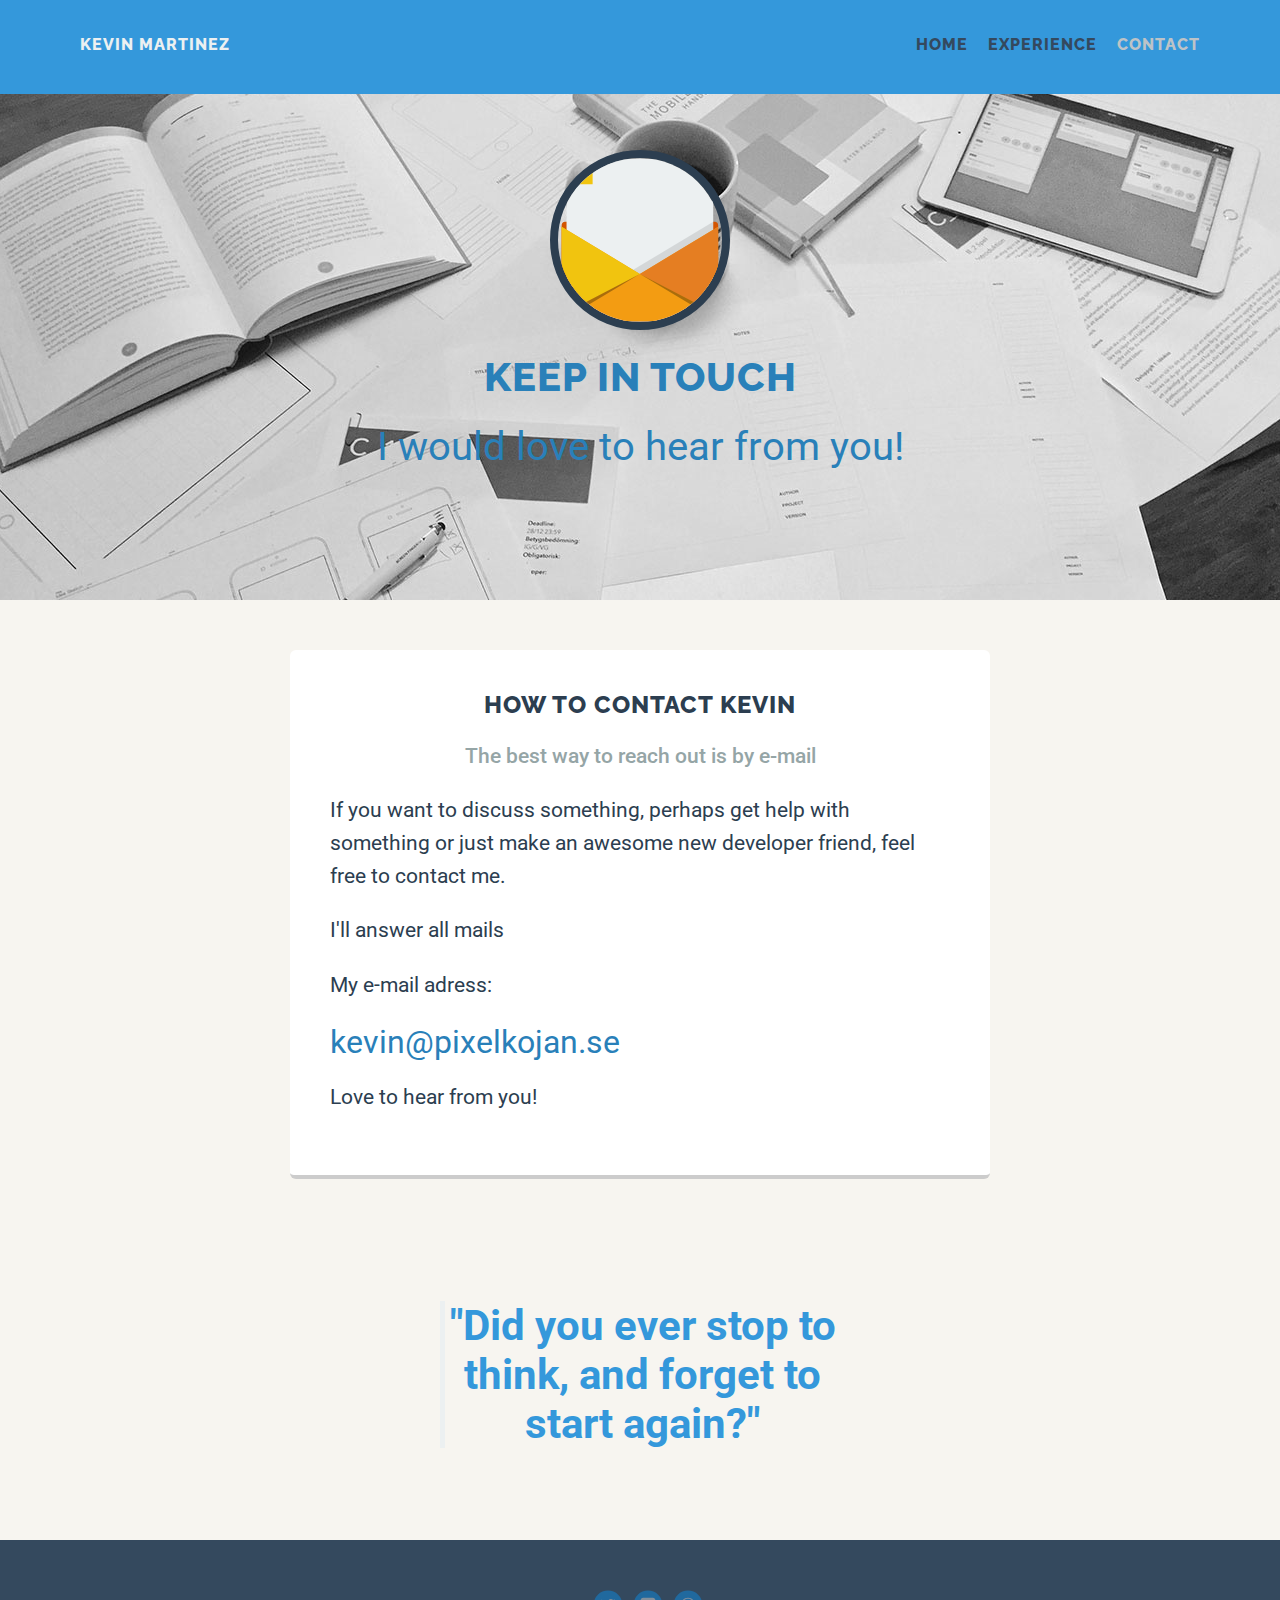
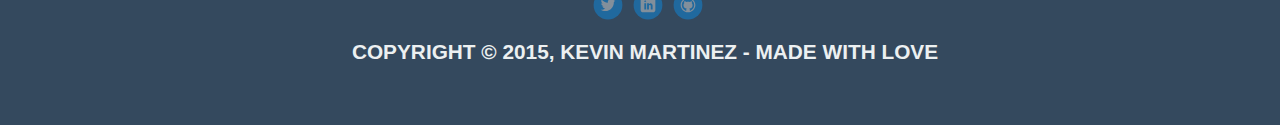
==== contact.html @ c2aba139 "add contact section, change mobile nav, made style changes, add new icons for contact and experience" ====
<!doctype html>
<html lang="en">
<head>
  <meta charset="utf-8">
  <title>Kevin Martinez | Contact</title>
  <meta name="viewport" content="width=device-width, initial-scale=1.0">
  <!-- Normalize.css for browser consistency -->
  <link rel="stylesheet" href="css/normalize.css">
  <!-- Font links above styles.css for better cascade *thx to Nick Petit* -->
  <link href="https://fonts.googleapis.com/css?family=Raleway:800,500" rel="stylesheet">
  <link href="https://fonts.googleapis.com/css?family=Muli%7CRoboto:400,300,500,700,900" rel="stylesheet"></head>
  <link rel="stylesheet" href="css/styles.css">
  <body>

    <nav class="main-nav">
        <ul class="nav">
          <li class="name">Kevin Martinez</li>
          <li><a href="index.html">Home</a></li>
          <li><a href="experience.html">Experience</a></li>
          <li class="active"><a href="contact.html">Contact</a></li>
        </ul>
    </nav>

    <header>
      <img src="images/mail.svg" alt="Drawing of Jane Smith" class="profile-image">
      <h1 class="tag name">Keep in touch</h1>
      <p class="tag">I would love to hear from you!</p>
    </header>

    <main class="flex">
      <div class="card contact">
        <h2>How to contact Kevin</h2>
        <p class="lead">The best way to reach out is by e-mail</p>
        <p>
          If you want to discuss something, perhaps get help with something or just make an awesome new developer friend, feel free to contact me.
        </p>
        <p>
          I'll answer all mails
        </p>
        <p>My e-mail adress:
        </p>
        <a href="mailto:kevin@pixelkojan.se?subject=Mail from Portfolio">kevin@pixelkojan.se</a>
        <p>Love to hear from you!</p>
      </div>
    </main>

    <section class="quote-section">
      <blockquote class="cite">
        <p>"Did you ever stop to think, and forget to start again?"</p>
      </blockquote>
    </section>

    <footer>
      <ul>
        <li><a href="https://twitter.com/kevinpixelkojan" class="social twitter">Twitter</a></li>
        <li><a href="https://se.linkedin.com/in/kevin-martinez-42a040114" class="social linkedin">LinkedIn</a></li>
        <li><a href="https://github.com/kevinmartinez" class="social github">Github</a></li>
      </ul>
      <p class="copyright">Copyright &copy; 2015, Kevin Martinez - Made with Love</p>
    </footer>
  </body>
  </html>
---- css/styles.css ----
/* Global Layout Set-up */
* {
  box-sizing: border-box;
}

body {
  margin: 0;
  padding: 0;
  text-align: center;
  font-family: 'Roboto', sans-serif;
  color: #2c3e50;
  background: #f7f5f0;
}

/* Heading styles */
h1,
h2,
h3,
h4,
.nav {
  font-family: 'Raleway', sans-serif;
  text-transform: uppercase;
  letter-spacing: 1px;
  font-weight: 800;
}

/* Link Styles */

a {
  text-decoration: none;
  color: #34495e;
}
a:hover {
  color: #2980b9;
}

/* Active class for current page */
.active a {
  color: #bdc3c7;
}

/* Section Styles */

.main-nav {
  width: 100%;
  background: #3498db;
  min-height: 80px;
  padding: 10px;
  position: fixed;
  text-align: center;
}
.nav {
  display: block;
  justify-content: space-around;
  list-style-type: none;
  margin: 0 auto;
  padding: 0;
}

.nav .name {
    display: block;
    margin-right: auto;
    color: #ecf0f1;
}
.nav li {
  padding: 5px 10px 10px 10px;
}
.nav a {
  transition: all 0.8s;
}
.nav a:hover {
  color: #ecf0f1;
}

header {
  text-align: center;
  background: url('../images/work-table-kevin.jpg') no-repeat top fixed ;
  background-size: cover;
  overflow: hidden;
  padding-top: 100px;
}
header {
  line-height: 1.5;
}
header .profile-image {
  margin-top: 50px;
  width: 180px;
  height: 180px;
  border-radius: 50%;
  border: 8px solid #2c3e50;
  transition: all .5s;
}
header .profile-image:hover {
  transform: scale(1.2) rotate(5deg);
  border: 8px solid #2980b9;
}
.tag {
  color: #2980b9;
  margin: 10px auto;
  font-size: 1.2em;
}

/* Lead text */
.lead {
  color: #95a5a6;
  font-weight: 500;
  text-align: center;
}

.card {
  margin: 30px;
  padding: 20px 40px 40px;
  max-width: 700px;
  text-align: left;
  background: #fff;
  border-bottom: 4px solid #ccc;
  border-radius: 6px;
  transition: all .5s;
}
.card:hover {
  border-color: #3498db;
}

.card h2 {
  text-align: center;
}

ul.skills {
  padding: 0;
  text-align: center;
}

.skills li {
  border-radius: 6px;
  display: inline-block;
  background: #ff9904;
  color: #ecf0f1;
  padding: 5px 10px;
  margin: 2px;
}

.skills li:nth-child(odd) {
  background: #0399ff;
}

/* Quote */

.quote-section {
  background: #2980b9;
}

.cite {
  max-width: 200px;
  margin: 0 auto;
  padding: 15px 0;
  color: #ecf0f1;
}

.cite p {
  border-left: 5px solid #ecf0f1;
}

/* From the contact page */
.contact a {
  font-size: 2em;
  color: #2980b9;
}

/* Footer */
footer {
  width: 100%;
  min-height: 30px;
  padding: 50px 0 40px 10px;
  background: #34495e;
}

footer .copyright {
  top: -8px;
  font-size: 1em;
  color: #ecf0f1;
  font-family: 'Railway', sans-serif;
  text-transform: uppercase;
  font-weight: 800;
}

footer ul {
  list-style-type: none;
  margin: 0;
  padding: 0;
}

footer ul li {
  display: inline-block;
}

a.social {
  display: inline-block;
  text-indent: -9999px;
  margin-left: 5px;
  width: 30px;
  height: 30px;
  background-size: 30px 30px;
  opacity: .4;
  transition: all .5s;
}
/* Removed a selector since it was a bit overqualified for it's purpose */
.twitter {
  background-image: url(../images/twitter.svg);
}
.linkedin {
  background-image: url(../images/linkedin.svg);
}
.github {
  background-image: url(../images/github.svg);
}
.social:hover {
  opacity: 1;
}
.clearfix {
  clear: both;
}

/* Styles for larger screens */
@media screen and (min-width: 720px) {

  .flex {
      display: -ms-flexbox;      /* TWEENER - IE 10 */
      display: flex;
      max-width: 1200px;
      -ms-flex-pack: distribute;
      justify-content: space-around;
      margin: 0 auto;
  }

  .main-nav {
    padding: 30px;
  }

  .nav {
    display: flex;
  }

  p {
    font-size: 1.3em;
  }

  header {
    min-height: 600px;
  }

  .nav {
    max-width: 1200px;
    padding: 0 30px;
  }

  .tag {
    font-size: 2.5em;
  }

  main {
    padding-top: 20px;
  }

  main p {
    line-height: 1.6em;
  }

  /* Quote */

  .quote-section {
    background: url(../images/work-table-kevin.jpg) no-repeat center fixed;
  }

  .cite {
    max-width: 400px;
    padding: 50px 0;
    color: #3498db;
    font-size: 2em;
    font-weight: 700;
  }

  footer {
    font-size: 1.3em;
  }

}
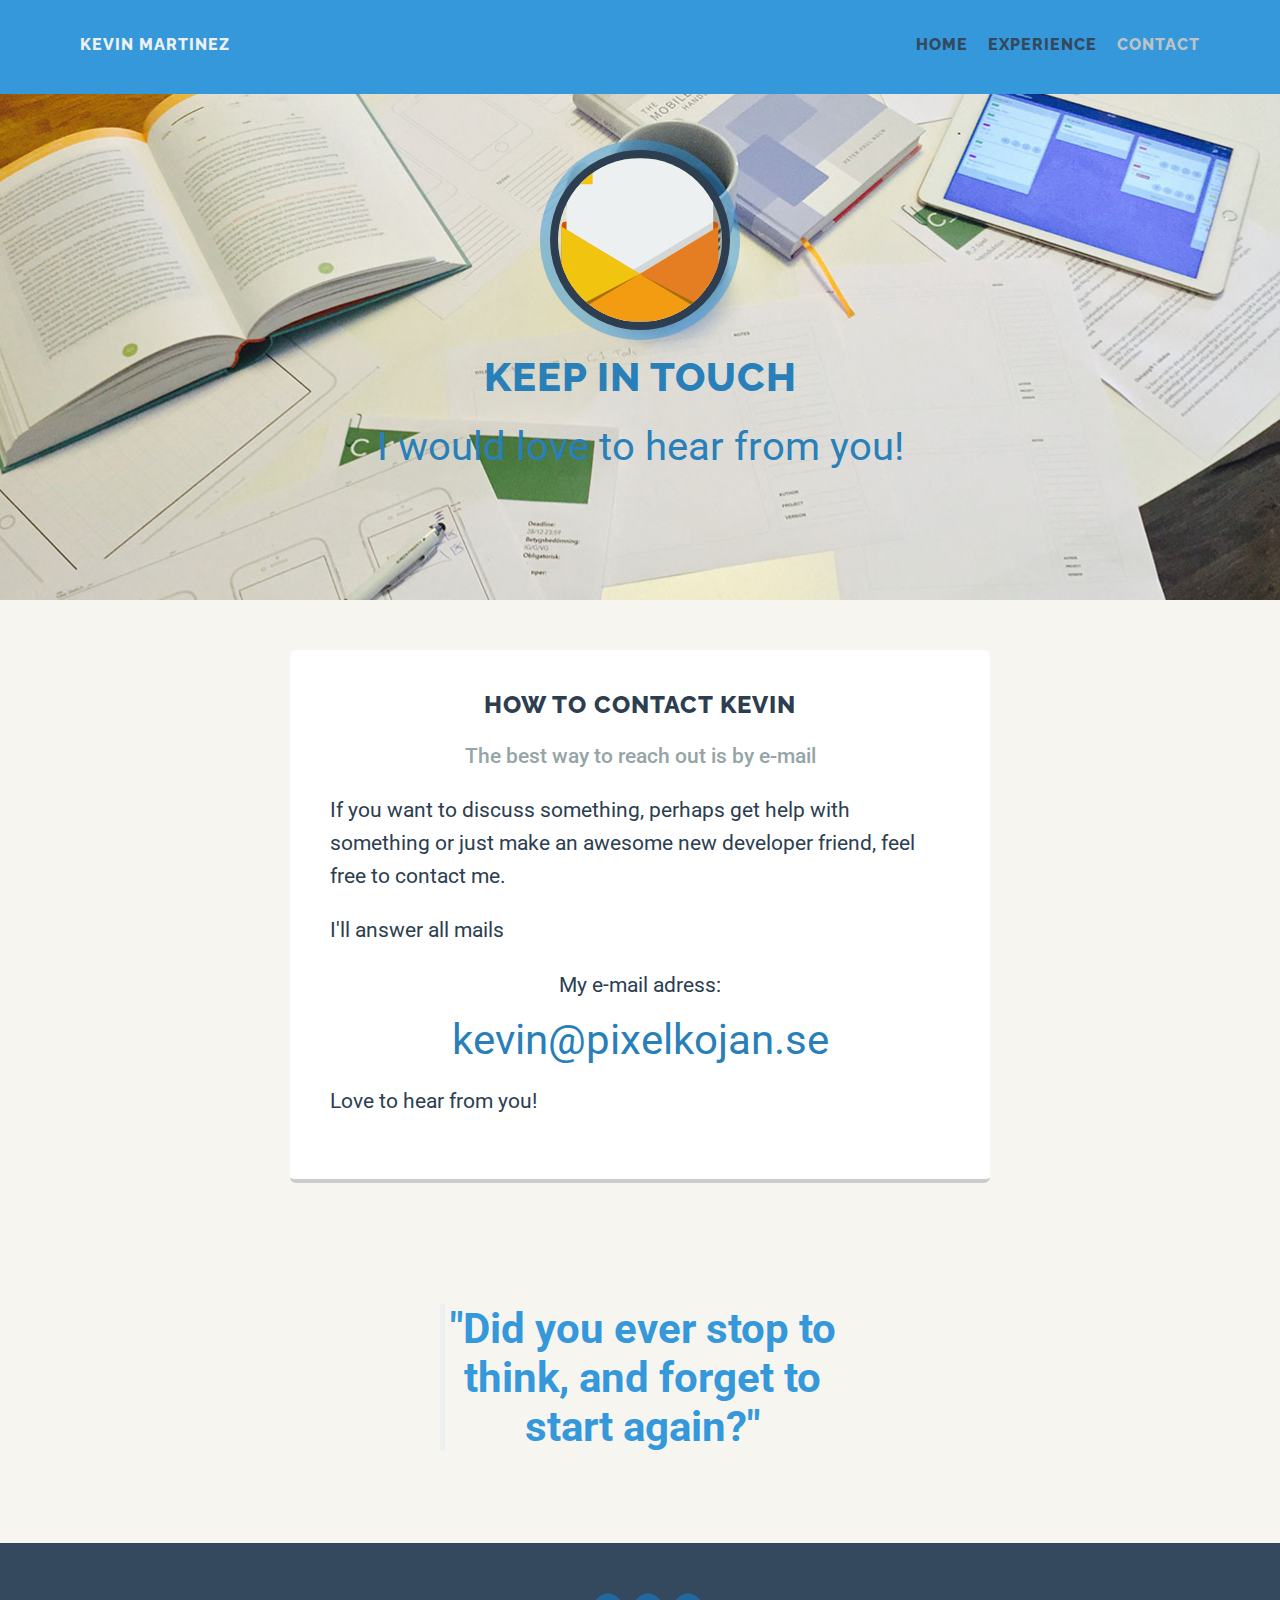
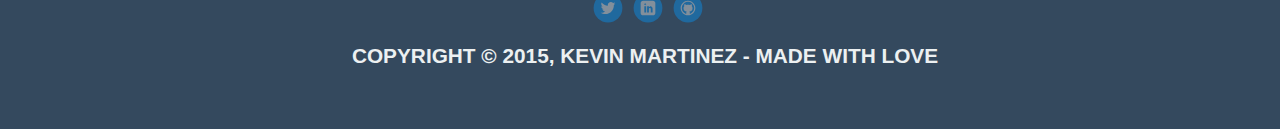
==== commit 42333a9f: "new quote background img, fix html, fix css" ====
--- a/contact.html
+++ b/contact.html
@@ -1,15 +1,16 @@
 <!doctype html>
 <html lang="en">
-<head>
-  <meta charset="utf-8">
-  <title>Kevin Martinez | Contact</title>
-  <meta name="viewport" content="width=device-width, initial-scale=1.0">
-  <!-- Normalize.css for browser consistency -->
-  <link rel="stylesheet" href="css/normalize.css">
-  <!-- Font links above styles.css for better cascade *thx to Nick Petit* -->
-  <link href="https://fonts.googleapis.com/css?family=Raleway:800,500" rel="stylesheet">
-  <link href="https://fonts.googleapis.com/css?family=Muli%7CRoboto:400,300,500,700,900" rel="stylesheet"></head>
-  <link rel="stylesheet" href="css/styles.css">
+  <head>
+    <meta charset="utf-8">
+    <title>Kevin Martinez | Contact</title>
+    <meta name="viewport" content="width=device-width, initial-scale=1.0">
+    <!-- Normalize.css for browser consistency -->
+    <link rel="stylesheet" href="css/normalize.css">
+    <!-- Font links above styles.css for better cascade *thx to Nick Petit* -->
+    <link href="https://fonts.googleapis.com/css?family=Raleway:800,500" rel="stylesheet">
+    <link href="https://fonts.googleapis.com/css?family=Muli%7CRoboto:700" rel="stylesheet">
+    <link rel="stylesheet" href="css/styles.css">
+  </head>
   <body>
 
     <nav class="main-nav">
@@ -22,24 +23,26 @@
     </nav>
 
     <header>
-      <img src="images/mail.svg" alt="Drawing of Jane Smith" class="profile-image">
+      <img src="images/mail.svg" alt="Mail box icon" class="profile-image">
       <h1 class="tag name">Keep in touch</h1>
       <p class="tag">I would love to hear from you!</p>
     </header>
 
     <main class="flex">
       <div class="card contact">
-        <h2>How to contact Kevin</h2>
-        <p class="lead">The best way to reach out is by e-mail</p>
+        <h2 class="text-center">How to contact Kevin</h2>
+        <p class="lead text-center">The best way to reach out is by e-mail</p>
         <p>
           If you want to discuss something, perhaps get help with something or just make an awesome new developer friend, feel free to contact me.
         </p>
         <p>
           I'll answer all mails
         </p>
-        <p>My e-mail adress:
+        <p class="text-center">My e-mail adress:
         </p>
-        <a href="mailto:kevin@pixelkojan.se?subject=Mail from Portfolio">kevin@pixelkojan.se</a>
+        <p class="text-center">
+          <a href="mailto:kevin@pixelkojan.se?subject=Hello%20Kevin%20From%20Portfolio">kevin@pixelkojan.se</a>
+        </p>
         <p>Love to hear from you!</p>
       </div>
     </main>
@@ -59,4 +62,4 @@
       <p class="copyright">Copyright &copy; 2015, Kevin Martinez - Made with Love</p>
     </footer>
   </body>
-  </html>
+</html>
--- a/css/styles.css
+++ b/css/styles.css
@@ -24,12 +24,18 @@
   font-weight: 800;
 }
 
+/* Generic text center class to avoid CSS repeat */
+.text-center {
+  text-align: center;
+}
+
 /* Link Styles */
 
 a {
   text-decoration: none;
   color: #34495e;
 }
+
 a:hover {
   color: #2980b9;
 }
@@ -49,6 +55,7 @@
   position: fixed;
   text-align: center;
 }
+
 .nav {
   display: block;
   justify-content: space-around;
@@ -62,12 +69,15 @@
     margin-right: auto;
     color: #ecf0f1;
 }
+
 .nav li {
   padding: 5px 10px 10px 10px;
 }
+
 .nav a {
   transition: all 0.8s;
 }
+
 .nav a:hover {
   color: #ecf0f1;
 }
@@ -79,9 +89,11 @@
   overflow: hidden;
   padding-top: 100px;
 }
+
 header {
   line-height: 1.5;
 }
+
 header .profile-image {
   margin-top: 50px;
   width: 180px;
@@ -89,11 +101,20 @@
   border-radius: 50%;
   border: 8px solid #2c3e50;
   transition: all .5s;
-}
+  box-shadow: 0 0 0 10px rgba(52, 152, 219, 0.5);
+}
+
+.profile-image::after {
+  content: "HELO";
+  color: red;
+}
+
 header .profile-image:hover {
   transform: scale(1.2) rotate(5deg);
   border: 8px solid #2980b9;
-}
+  box-shadow: 0 0 0 10px rgba(41, 128, 185, 0.2);
+}
+
 .tag {
   color: #2980b9;
   margin: 10px auto;
@@ -104,7 +125,6 @@
 .lead {
   color: #95a5a6;
   font-weight: 500;
-  text-align: center;
 }
 
 .card {
@@ -117,12 +137,9 @@
   border-radius: 6px;
   transition: all .5s;
 }
+
 .card:hover {
   border-color: #3498db;
-}
-
-.card h2 {
-  text-align: center;
 }
 
 ul.skills {
@@ -203,19 +220,24 @@
   opacity: .4;
   transition: all .5s;
 }
+
 /* Removed a selector since it was a bit overqualified for it's purpose */
 .twitter {
   background-image: url(../images/twitter.svg);
 }
+
 .linkedin {
   background-image: url(../images/linkedin.svg);
 }
+
 .github {
   background-image: url(../images/github.svg);
 }
+
 .social:hover {
   opacity: 1;
 }
+
 .clearfix {
   clear: both;
 }
@@ -224,12 +246,12 @@
 @media screen and (min-width: 720px) {
 
   .flex {
-      display: -ms-flexbox;      /* TWEENER - IE 10 */
-      display: flex;
-      max-width: 1200px;
-      -ms-flex-pack: distribute;
-      justify-content: space-around;
-      margin: 0 auto;
+    display: -ms-flexbox;      /* TWEENER - IE 10 */
+    display: flex;
+    max-width: 1200px;
+    -ms-flex-pack: distribute;
+    justify-content: space-around;
+    margin: 0 auto;
   }
 
   .main-nav {
@@ -266,9 +288,9 @@
   }
 
   /* Quote */
-
   .quote-section {
-    background: url(../images/work-table-kevin.jpg) no-repeat center fixed;
+    background: url(../images/quote-background.jpg) no-repeat center fixed;
+    background-size: cover;
   }
 
   .cite {
